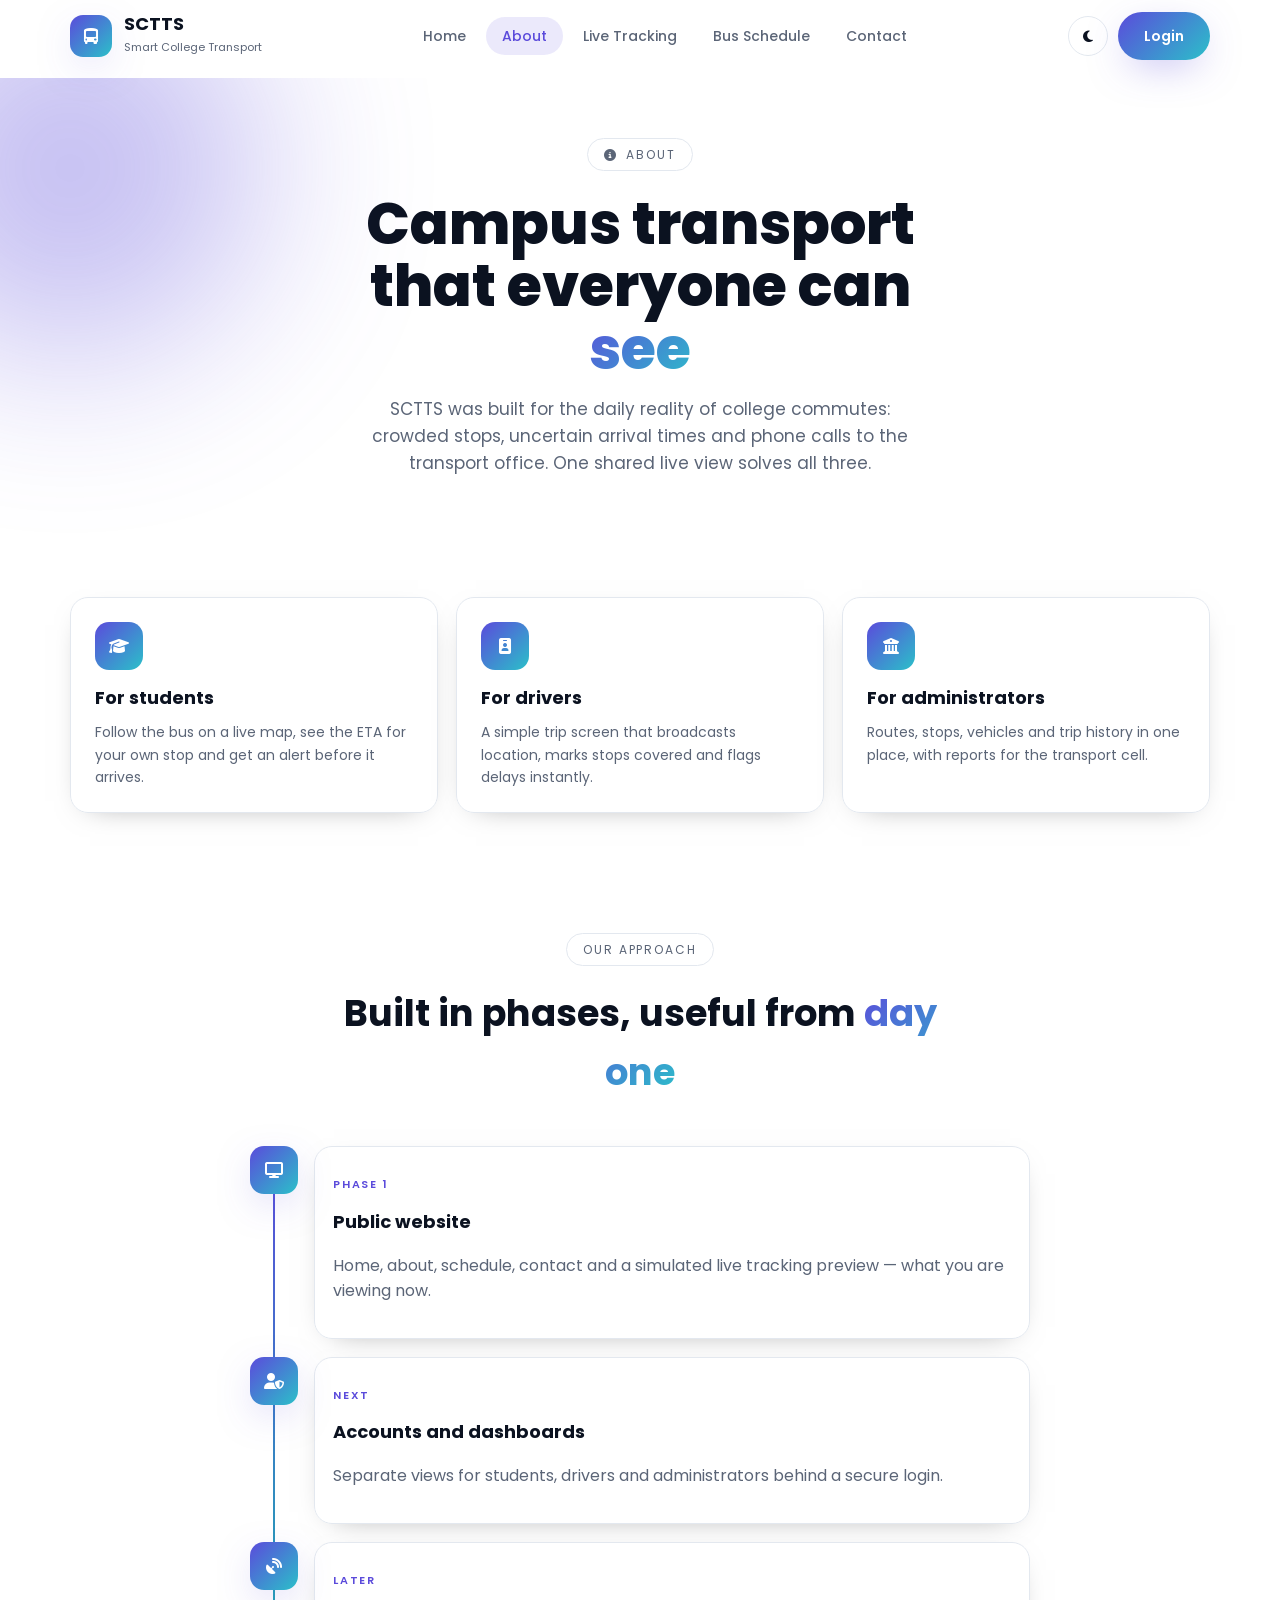
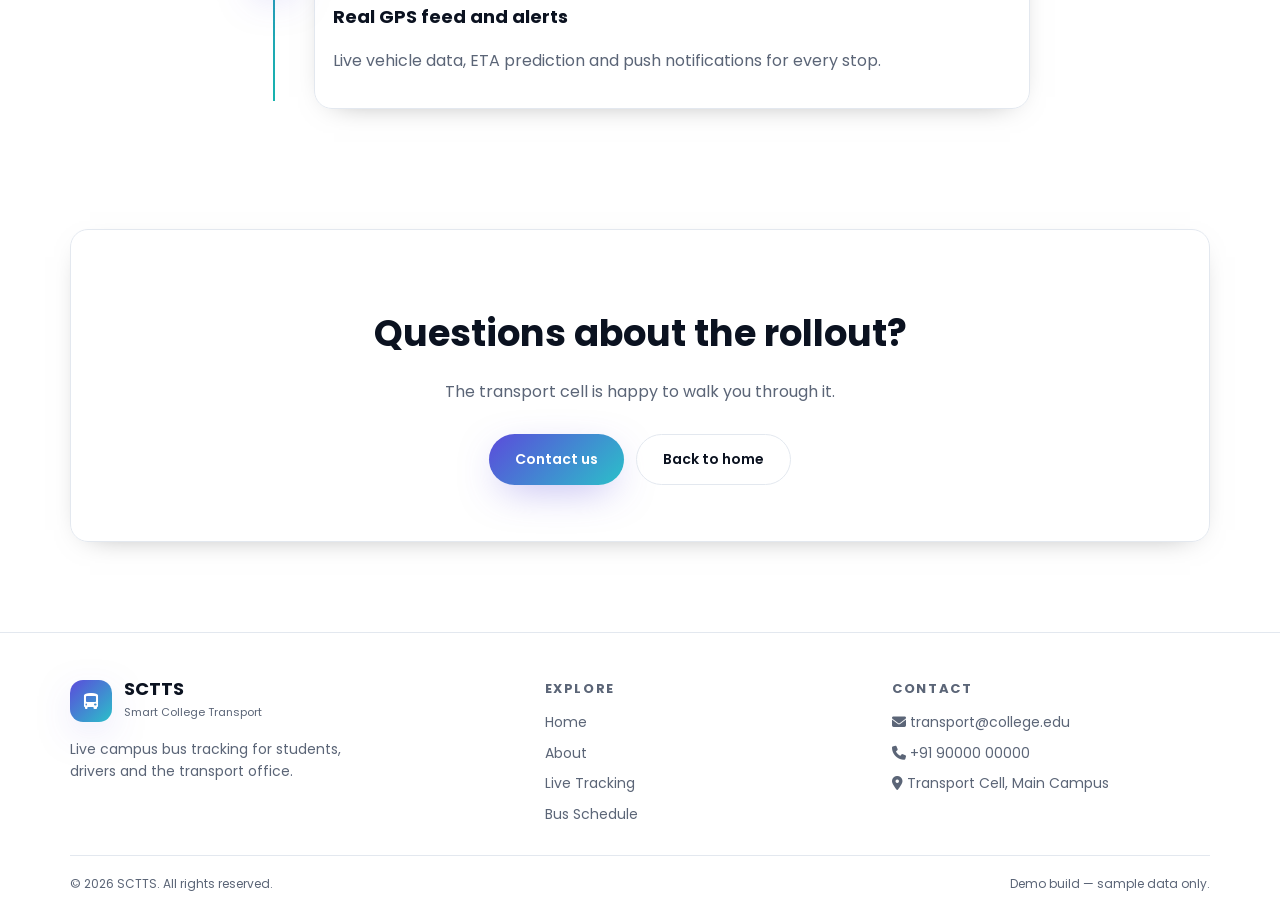
==== html/about.html @ 44b0e7b8 "first add" ====
<!DOCTYPE html>
<html lang="en" data-theme="light">
<head>
<meta charset="utf-8" />
<meta name="viewport" content="width=device-width, initial-scale=1" />
<title>About SCTTS — Smart College Transport Tracking</title>
<meta name="description" content="Why SCTTS exists, who it serves and how the campus transport network is organised." />
<link rel="preconnect" href="https://fonts.googleapis.com" />
<link rel="preconnect" href="https://fonts.gstatic.com" crossorigin />
<link rel="stylesheet" href="https://fonts.googleapis.com/css2?family=Poppins:wght@300;400;500;600;700;800&display=swap" />
<link rel="stylesheet" href="https://cdnjs.cloudflare.com/ajax/libs/font-awesome/6.5.2/css/all.min.css" />
<link rel="stylesheet" href="../css/style.css" />
</head>
<body>

<header class="navbar">
  <nav class="nav-inner">
    <a class="brand" href="index.html">
      <span class="brand-mark"><i class="fa-solid fa-bus-simple"></i></span>
      <span><span class="brand-name">SCTTS</span><span class="brand-sub">Smart College Transport</span></span>
    </a>
    <div class="nav-links">
      <a href="index.html">Home</a>
      <a href="about.html">About</a>
      <a href="live-tracking.html">Live Tracking</a>
      <a href="bus-schedule.html">Bus Schedule</a>
      <a href="contact.html">Contact</a>
    </div>
    <div class="nav-actions">
      <button class="icon-btn" data-theme-toggle aria-label="Toggle theme"><i data-theme-icon class="fa-solid fa-moon"></i></button>
      <a class="btn btn-primary" href="login.html">Login</a>
      <button class="icon-btn burger" aria-label="Toggle menu" aria-expanded="false"><span></span><span></span><span></span></button>
    </div>
  </nav>
  <div class="mobile-menu">
    <a href="index.html"><i class="fa-solid fa-house"></i>Home</a>
    <a href="about.html"><i class="fa-solid fa-circle-info"></i>About</a>
    <a href="live-tracking.html"><i class="fa-solid fa-location-crosshairs"></i>Live Tracking</a>
    <a href="bus-schedule.html"><i class="fa-solid fa-clock"></i>Bus Schedule</a>
    <a href="contact.html"><i class="fa-solid fa-envelope"></i>Contact</a>
    <a href="login.html"><i class="fa-solid fa-right-to-bracket"></i>Login</a>
  </div>
</header>

<main>
  <section class="hero">
    <span class="blob blob-1"></span>
    <div class="container">
      <div class="section-head">
        <span class="pill"><i class="fa-solid fa-circle-info"></i> About</span>
        <h1>Campus transport that everyone can <span class="gradient-text">see</span></h1>
        <p class="lead" style="margin:16px auto 0">SCTTS was built for the daily reality of college commutes: crowded stops, uncertain arrival times and phone calls to the transport office. One shared live view solves all three.</p>
      </div>
    </div>
  </section>

  <section>
    <div class="container grid grid-3">
      <article class="glass feature reveal"><div class="ico"><i class="fa-solid fa-graduation-cap"></i></div><h3>For students</h3><p>Follow the bus on a live map, see the ETA for your own stop and get an alert before it arrives.</p></article>
      <article class="glass feature reveal"><div class="ico"><i class="fa-solid fa-id-badge"></i></div><h3>For drivers</h3><p>A simple trip screen that broadcasts location, marks stops covered and flags delays instantly.</p></article>
      <article class="glass feature reveal"><div class="ico"><i class="fa-solid fa-building-columns"></i></div><h3>For administrators</h3><p>Routes, stops, vehicles and trip history in one place, with reports for the transport cell.</p></article>
    </div>
  </section>

  <section>
    <div class="container narrow">
      <div class="section-head">
        <span class="pill">Our approach</span>
        <h2>Built in phases, useful from <span class="gradient-text">day one</span></h2>
      </div>
      <ol class="timeline">
        <li class="reveal"><span class="ico"><i class="fa-solid fa-display"></i></span><div class="glass body"><p class="step-no">Phase 1</p><h3>Public website</h3><p class="muted">Home, about, schedule, contact and a simulated live tracking preview — what you are viewing now.</p></div></li>
        <li class="reveal"><span class="ico"><i class="fa-solid fa-user-shield"></i></span><div class="glass body"><p class="step-no">Next</p><h3>Accounts and dashboards</h3><p class="muted">Separate views for students, drivers and administrators behind a secure login.</p></div></li>
        <li class="reveal"><span class="ico"><i class="fa-solid fa-satellite-dish"></i></span><div class="glass body"><p class="step-no">Later</p><h3>Real GPS feed and alerts</h3><p class="muted">Live vehicle data, ETA prediction and push notifications for every stop.</p></div></li>
      </ol>
    </div>
  </section>

  <section>
    <div class="container">
      <div class="glass cta-band">
        <h2>Questions about the rollout?</h2>
        <p class="muted">The transport cell is happy to walk you through it.</p>
        <div class="cta-row" style="justify-content:center"><a class="btn btn-primary" href="contact.html">Contact us</a><a class="btn btn-ghost" href="index.html">Back to home</a></div>
      </div>
    </div>
  </section>
</main>

<footer>
  <div class="container">
    <div class="foot-grid">
      <div>
        <a class="brand" href="index.html"><span class="brand-mark"><i class="fa-solid fa-bus-simple"></i></span><span><span class="brand-name">SCTTS</span><span class="brand-sub">Smart College Transport</span></span></a>
        <p class="muted" style="font-size:14px;max-width:320px">Live campus bus tracking for students, drivers and the transport office.</p>
      </div>
      <div><h4>Explore</h4><ul><li><a href="index.html">Home</a></li><li><a href="about.html">About</a></li><li><a href="live-tracking.html">Live Tracking</a></li><li><a href="bus-schedule.html">Bus Schedule</a></li></ul></div>
      <div><h4>Contact</h4><ul><li><i class="fa-solid fa-envelope"></i> transport@college.edu</li><li><i class="fa-solid fa-phone"></i> +91 90000 00000</li><li><i class="fa-solid fa-location-dot"></i> Transport Cell, Main Campus</li></ul></div>
    </div>
    <div class="foot-bottom"><span>© <span id="year">2026</span> SCTTS. All rights reserved.</span><span>Demo build — sample data only.</span></div>
  </div>
</footer>

<div id="toasts"></div>
<script src="../js/main.js"></script>
<script>document.getElementById("year").textContent = new Date().getFullYear();</script>
</body>
</html>
---- css/style.css ----
/* ================= SCTTS — global styles ================= */

:root {
  --bg: #ffffff;
  --fg: #0b1220;
  --card: #ffffff;
  --muted: #5b6577;
  --border: #e3e8ef;
  --brand: #5b4bdb;
  --brand-2: #2bc0c9;
  --accent: #17b3ae;
  --gradient: linear-gradient(135deg, var(--brand), var(--brand-2));
  --glow: 0 12px 40px -12px rgba(91, 75, 219, 0.5);
  --radius: 18px;
}

html[data-theme="dark"] {
  --bg: #0b1220;
  --fg: #f2f5fa;
  --card: #141c2e;
  --muted: #9aa5b8;
  --border: rgba(255, 255, 255, 0.12);
  --brand: #8a7bff;
  --brand-2: #4fd8e0;
  --accent: #46dcd2;
  --glow: 0 12px 40px -12px rgba(138, 123, 255, 0.45);
}

* { box-sizing: border-box; }

html { scroll-behavior: smooth; }

body {
  margin: 0;
  font-family: "Poppins", system-ui, -apple-system, sans-serif;
  background: var(--bg);
  color: var(--fg);
  line-height: 1.6;
  transition: background 0.3s ease, color 0.3s ease;
}

img { max-width: 100%; display: block; }
a { color: inherit; text-decoration: none; }

.container { max-width: 1180px; margin: 0 auto; padding: 0 20px; }
.narrow { max-width: 820px; }

.muted { color: var(--muted); }
.center { text-align: center; }

.gradient-text {
  background: var(--gradient);
  -webkit-background-clip: text;
  background-clip: text;
  color: transparent;
}

.glass {
  background: color-mix(in srgb, var(--card) 72%, transparent);
  border: 1px solid var(--border);
  border-radius: var(--radius);
  backdrop-filter: blur(16px) saturate(140%);
  box-shadow: 0 8px 30px -20px rgba(0, 0, 0, 0.5);
}

.pill {
  display: inline-flex;
  align-items: center;
  gap: 8px;
  border: 1px solid var(--border);
  border-radius: 999px;
  padding: 6px 16px;
  font-size: 12px;
  letter-spacing: 0.16em;
  text-transform: uppercase;
  color: var(--muted);
}

/* ---------- buttons ---------- */
.btn {
  display: inline-flex;
  align-items: center;
  gap: 8px;
  border: 0;
  border-radius: 999px;
  padding: 13px 26px;
  font: inherit;
  font-size: 14px;
  font-weight: 600;
  cursor: pointer;
  transition: transform 0.2s ease, border-color 0.2s ease, color 0.2s ease;
}
.btn-primary { background: var(--gradient); color: #fff; box-shadow: var(--glow); }
.btn-primary:hover { transform: scale(1.05); }
.btn-ghost {
  background: color-mix(in srgb, var(--card) 60%, transparent);
  border: 1px solid var(--border);
  color: var(--fg);
}
.btn-ghost:hover { border-color: var(--brand); color: var(--brand); }
.btn-block { width: 100%; justify-content: center; }

/* ---------- navbar ---------- */
.navbar {
  position: fixed;
  inset: 0 0 auto 0;
  z-index: 50;
  transition: background 0.3s ease, box-shadow 0.3s ease, border-color 0.3s ease;
  border-bottom: 1px solid transparent;
}
.navbar.scrolled {
  background: color-mix(in srgb, var(--bg) 78%, transparent);
  backdrop-filter: blur(18px);
  border-bottom-color: var(--border);
  box-shadow: 0 6px 20px -18px rgba(0, 0, 0, 0.6);
}
.nav-inner {
  display: flex;
  align-items: center;
  justify-content: space-between;
  gap: 16px;
  padding: 12px 20px;
  max-width: 1180px;
  margin: 0 auto;
}
.brand { display: flex; align-items: center; gap: 12px; }
.brand-mark {
  width: 42px; height: 42px;
  display: grid; place-items: center;
  border-radius: 13px;
  background: var(--gradient);
  color: #fff;
  box-shadow: var(--glow);
}
.brand-name { font-weight: 700; font-size: 18px; line-height: 1.1; display: block; }
.brand-sub { font-size: 11px; color: var(--muted); }

.nav-links { display: flex; gap: 4px; }
.nav-links a {
  padding: 8px 16px;
  border-radius: 999px;
  font-size: 14px;
  font-weight: 500;
  color: var(--muted);
  transition: background 0.2s ease, color 0.2s ease;
}
.nav-links a:hover,
.nav-links a.active { color: var(--brand); background: color-mix(in srgb, var(--brand) 12%, transparent); }

.nav-actions { display: flex; align-items: center; gap: 10px; }
.icon-btn {
  width: 40px; height: 40px;
  display: grid; place-items: center;
  border-radius: 999px;
  border: 1px solid var(--border);
  background: color-mix(in srgb, var(--card) 60%, transparent);
  color: var(--fg);
  cursor: pointer;
}
.burger { display: none; }
.burger span {
  position: absolute; left: 11px; width: 18px; height: 2px;
  border-radius: 2px; background: var(--fg);
  transition: all 0.3s ease;
}
.burger span:nth-child(1) { top: 13px; }
.burger span:nth-child(2) { top: 19px; }
.burger span:nth-child(3) { top: 25px; }
.burger.open span:nth-child(1) { top: 19px; transform: rotate(45deg); }
.burger.open span:nth-child(2) { opacity: 0; }
.burger.open span:nth-child(3) { top: 19px; transform: rotate(-45deg); }

.mobile-menu {
  max-height: 0;
  overflow: hidden;
  transition: max-height 0.35s ease;
  background: color-mix(in srgb, var(--bg) 94%, transparent);
  backdrop-filter: blur(18px);
}
.mobile-menu.open { max-height: 420px; border-bottom: 1px solid var(--border); }
.mobile-menu a {
  display: flex; align-items: center; gap: 12px;
  padding: 13px 20px; font-size: 14px; font-weight: 500; color: var(--muted);
}
.mobile-menu a:hover { color: var(--brand); }

main { padding-top: 78px; }

/* ---------- hero ---------- */
.hero { position: relative; overflow: hidden; }
.blob {
  position: absolute; border-radius: 999px; filter: blur(90px);
  pointer-events: none; opacity: 0.35;
}
.blob-1 { width: 380px; height: 380px; background: var(--brand); left: -120px; top: -100px; }
.blob-2 { width: 380px; height: 380px; background: var(--accent); right: -120px; top: 120px; }

.hero-grid {
  position: relative;
  display: grid;
  gap: 48px;
  align-items: center;
  padding: 60px 0 80px;
}
h1 { font-size: clamp(2.2rem, 5vw, 3.6rem); line-height: 1.08; font-weight: 800; margin: 22px 0 0; }
h2 { font-size: clamp(1.6rem, 3.5vw, 2.3rem); font-weight: 700; margin: 18px 0 0; }
h3 { margin: 14px 0 0; font-size: 18px; }
.lead { max-width: 560px; font-size: 17px; color: var(--muted); }
.cta-row { display: flex; flex-wrap: wrap; gap: 12px; margin-top: 30px; }
.tick-row { display: flex; flex-wrap: wrap; gap: 8px 24px; margin-top: 28px; font-size: 12px; color: var(--muted); }
.tick-row i { color: var(--accent); margin-right: 6px; }

.hero-card { padding: 26px; }
.bus-float { animation: float-soft 6s ease-in-out infinite; }
.bus-drive { animation: bus-drive 7s ease-in-out infinite; }
.hero-bar { height: 6px; border-radius: 999px; background: var(--border); overflow: hidden; margin-top: 10px; }
.hero-bar div { height: 100%; width: 34%; border-radius: 999px; background: var(--gradient); animation: bus-drive 7s ease-in-out infinite; }
.mini-grid { display: grid; grid-template-columns: repeat(3, 1fr); gap: 10px; margin-top: 18px; text-align: center; }
.mini-grid div { border-radius: 14px; padding: 10px; background: color-mix(in srgb, var(--bg) 60%, transparent); }
.mini-grid span { display: block; font-size: 10px; letter-spacing: 0.1em; text-transform: uppercase; color: var(--muted); }
.mini-grid strong { font-size: 14px; }

/* ---------- sections / grids ---------- */
section { padding: 60px 0; }
.section-head { max-width: 640px; margin: 0 auto; text-align: center; }

.grid { display: grid; gap: 18px; }
.grid-4 { grid-template-columns: repeat(4, 1fr); }
.grid-3 { grid-template-columns: repeat(3, 1fr); }
.grid-2 { grid-template-columns: repeat(2, 1fr); }

.stat { padding: 24px; text-align: center; transition: transform 0.3s ease; }
.stat:hover { transform: translateY(-5px); }
.stat .ico {
  width: 48px; height: 48px; margin: 0 auto; display: grid; place-items: center;
  border-radius: 14px; background: color-mix(in srgb, var(--brand) 14%, transparent); color: var(--brand);
}
.stat .num { font-size: 34px; font-weight: 800; margin-top: 14px; }
.stat .lbl { font-size: 13px; color: var(--muted); }

.feature { padding: 24px; transition: transform 0.3s ease, box-shadow 0.3s ease; }
.feature:hover { transform: translateY(-6px); box-shadow: var(--glow); }
.feature .ico {
  width: 48px; height: 48px; display: grid; place-items: center;
  border-radius: 14px; background: var(--gradient); color: #fff;
  transition: transform 0.3s ease;
}
.feature:hover .ico { transform: scale(1.1); }
.feature p { font-size: 14px; color: var(--muted); margin: 8px 0 0; }

/* ---------- timeline ---------- */
.timeline { position: relative; list-style: none; margin: 44px 0 0; padding: 0; display: grid; gap: 18px; }
.timeline::before {
  content: ""; position: absolute; left: 23px; top: 8px; bottom: 8px; width: 2px;
  background: linear-gradient(to bottom, var(--brand), var(--accent));
}
.timeline li { display: grid; grid-template-columns: 48px minmax(0, 1fr); gap: 16px; }
.timeline .ico {
  position: relative; z-index: 1;
  width: 48px; height: 48px; display: grid; place-items: center;
  border-radius: 14px; background: var(--gradient); color: #fff; box-shadow: var(--glow);
}
.timeline .body { padding: 18px; }
.step-no { font-size: 11px; font-weight: 600; letter-spacing: 0.16em; text-transform: uppercase; color: var(--brand); }

/* ---------- map preview ---------- */
.map-wrap { padding: 14px; margin-top: 36px; }
.map-cols { display: grid; grid-template-columns: minmax(0, 1fr) 300px; gap: 16px; }
.map {
  position: relative; height: 420px; border-radius: 16px; overflow: hidden;
  background:
    linear-gradient(to right, color-mix(in srgb, var(--border) 80%, transparent) 1px, transparent 1px) 0 0 / 44px 44px,
    linear-gradient(to bottom, color-mix(in srgb, var(--border) 80%, transparent) 1px, transparent 1px) 0 0 / 44px 44px,
    color-mix(in srgb, var(--accent) 8%, var(--card));
}
.map svg { position: absolute; inset: 0; width: 100%; height: 100%; }
.dash { animation: dash-move 1.6s linear infinite; }
.marker { position: absolute; transform: translate(-50%, -100%); display: grid; justify-items: center; }
.marker .lbl {
  white-space: nowrap; border: 1px solid var(--border); border-radius: 999px;
  background: color-mix(in srgb, var(--bg) 85%, transparent);
  padding: 3px 10px; font-size: 10px; font-weight: 500;
}
.marker .dot {
  margin-top: 4px; width: 32px; height: 32px; display: grid; place-items: center;
  border-radius: 999px; color: #fff; background: var(--brand); box-shadow: var(--glow); font-size: 12px;
}
.marker.accent .dot { background: var(--accent); }
.bus-dot { position: absolute; transform: translate(-50%, -50%); }
.bus-dot .ring {
  position: absolute; inset: 0; border-radius: 999px;
  background: color-mix(in srgb, var(--brand) 45%, transparent);
  animation: pulse-ring 2.4s ease-out infinite;
}
.bus-dot .core {
  position: relative; width: 40px; height: 40px; display: grid; place-items: center;
  border-radius: 999px; background: var(--gradient); color: #fff; box-shadow: var(--glow);
}
.map-badge {
  position: absolute; left: 12px; top: 12px; z-index: 2;
  border: 1px solid var(--border); border-radius: 999px;
  background: color-mix(in srgb, var(--bg) 82%, transparent);
  padding: 5px 12px; font-size: 12px; font-weight: 500;
}
.map-badge .live { display: inline-block; width: 8px; height: 8px; border-radius: 999px; background: var(--accent); margin-right: 6px; }
.side { display: flex; flex-direction: column; gap: 12px; }
.eta { padding: 16px; }
.eta .val { font-size: 30px; font-weight: 800; }
.row { display: flex; align-items: center; gap: 12px; padding: 13px; }
.row .ico {
  width: 36px; height: 36px; display: grid; place-items: center; border-radius: 12px;
  background: color-mix(in srgb, var(--brand) 12%, transparent); color: var(--brand); font-size: 12px;
}
.row .k { display: block; font-size: 11px; text-transform: uppercase; letter-spacing: 0.08em; color: var(--muted); }
.row .v { font-size: 14px; font-weight: 500; }

/* ---------- cta band, forms, tables ---------- */
.cta-band { position: relative; overflow: hidden; padding: 56px 24px; text-align: center; }
.form { display: grid; gap: 14px; padding: 26px; }
label { font-size: 13px; font-weight: 500; }
input, select, textarea {
  width: 100%; margin-top: 6px; padding: 12px 14px; font: inherit; font-size: 14px;
  border-radius: 12px; border: 1px solid var(--border);
  background: color-mix(in srgb, var(--bg) 70%, transparent); color: var(--fg);
}
input:focus, select:focus, textarea:focus { outline: 2px solid color-mix(in srgb, var(--brand) 45%, transparent); outline-offset: 1px; }

.table-wrap { overflow-x: auto; margin-top: 28px; padding: 8px; }
table { width: 100%; border-collapse: collapse; font-size: 14px; min-width: 620px; }
th, td { text-align: left; padding: 13px 14px; border-bottom: 1px solid var(--border); }
th { font-size: 11px; text-transform: uppercase; letter-spacing: 0.1em; color: var(--muted); }
tbody tr:hover { background: color-mix(in srgb, var(--brand) 6%, transparent); }
.tag { font-size: 11px; font-weight: 600; padding: 3px 10px; border-radius: 999px; background: color-mix(in srgb, var(--accent) 18%, transparent); color: var(--accent); }
.tag.late { background: rgba(240, 120, 60, 0.18); color: #e07a3c; }

/* ---------- footer ---------- */
footer { border-top: 1px solid var(--border); padding: 46px 0 28px; margin-top: 30px; }
.foot-grid { display: grid; grid-template-columns: 1.4fr 1fr 1fr; gap: 30px; }
.foot-grid h4 { margin: 0 0 12px; font-size: 13px; text-transform: uppercase; letter-spacing: 0.12em; color: var(--muted); }
.foot-grid ul { list-style: none; margin: 0; padding: 0; display: grid; gap: 8px; font-size: 14px; color: var(--muted); }
.foot-grid a:hover { color: var(--brand); }
.socials { display: flex; gap: 10px; margin-top: 16px; }
.socials button {
  width: 38px; height: 38px; border-radius: 999px; border: 1px solid var(--border);
  background: transparent; color: var(--muted); cursor: pointer; transition: all 0.2s ease;
}
.socials button:hover { color: var(--brand); border-color: var(--brand); transform: translateY(-2px); }
.foot-bottom { margin-top: 30px; padding-top: 18px; border-top: 1px solid var(--border); font-size: 12px; color: var(--muted); display: flex; justify-content: space-between; flex-wrap: wrap; gap: 8px; }

/* ---------- toasts ---------- */
#toasts { position: fixed; top: 84px; right: 18px; z-index: 100; display: grid; gap: 10px; width: min(330px, calc(100vw - 36px)); }
.toast {
  border: 1px solid var(--border); border-radius: 14px; padding: 13px 16px;
  background: color-mix(in srgb, var(--card) 92%, transparent);
  backdrop-filter: blur(12px); box-shadow: 0 12px 34px -18px rgba(0,0,0,0.6);
  font-size: 14px; animation: toast-in 0.25s ease;
}
.toast small { display: block; color: var(--muted); font-size: 12px; }
.toast.out { animation: toast-out 0.25s ease forwards; }

/* ---------- reveal on scroll ---------- */
.reveal { opacity: 0; transform: translateY(18px); transition: opacity 0.6s ease, transform 0.6s ease; }
.reveal.shown { opacity: 1; transform: none; }

/* ---------- animations ---------- */
@keyframes bus-drive { 0% { transform: translateX(-6%); } 50% { transform: translateX(6%); } 100% { transform: translateX(-6%); } }
@keyframes float-soft { 0%, 100% { transform: translateY(0); } 50% { transform: translateY(-12px); } }
@keyframes pulse-ring { 0% { transform: scale(0.7); opacity: 0.85; } 100% { transform: scale(2.4); opacity: 0; } }
@keyframes dash-move { to { stroke-dashoffset: -60; } }
@keyframes toast-in { from { opacity: 0; transform: translateX(20px); } }
@keyframes toast-out { to { opacity: 0; transform: translateX(20px); } }

/* ---------- responsive ---------- */
@media (min-width: 900px) {
  .hero-grid { grid-template-columns: 1.05fr 1fr; }
}
@media (max-width: 1000px) {
  .grid-4 { grid-template-columns: repeat(2, 1fr); }
  .map-cols { grid-template-columns: 1fr; }
  .map { height: 340px; }
}
@media (max-width: 900px) {
  .nav-links, .nav-actions .btn { display: none; }
  .burger { display: grid; position: relative; }
  .grid-3, .grid-2, .foot-grid { grid-template-columns: 1fr; }
}
@media (max-width: 560px) {
  .grid-4 { grid-template-columns: 1fr; }
  section { padding: 44px 0; }
}
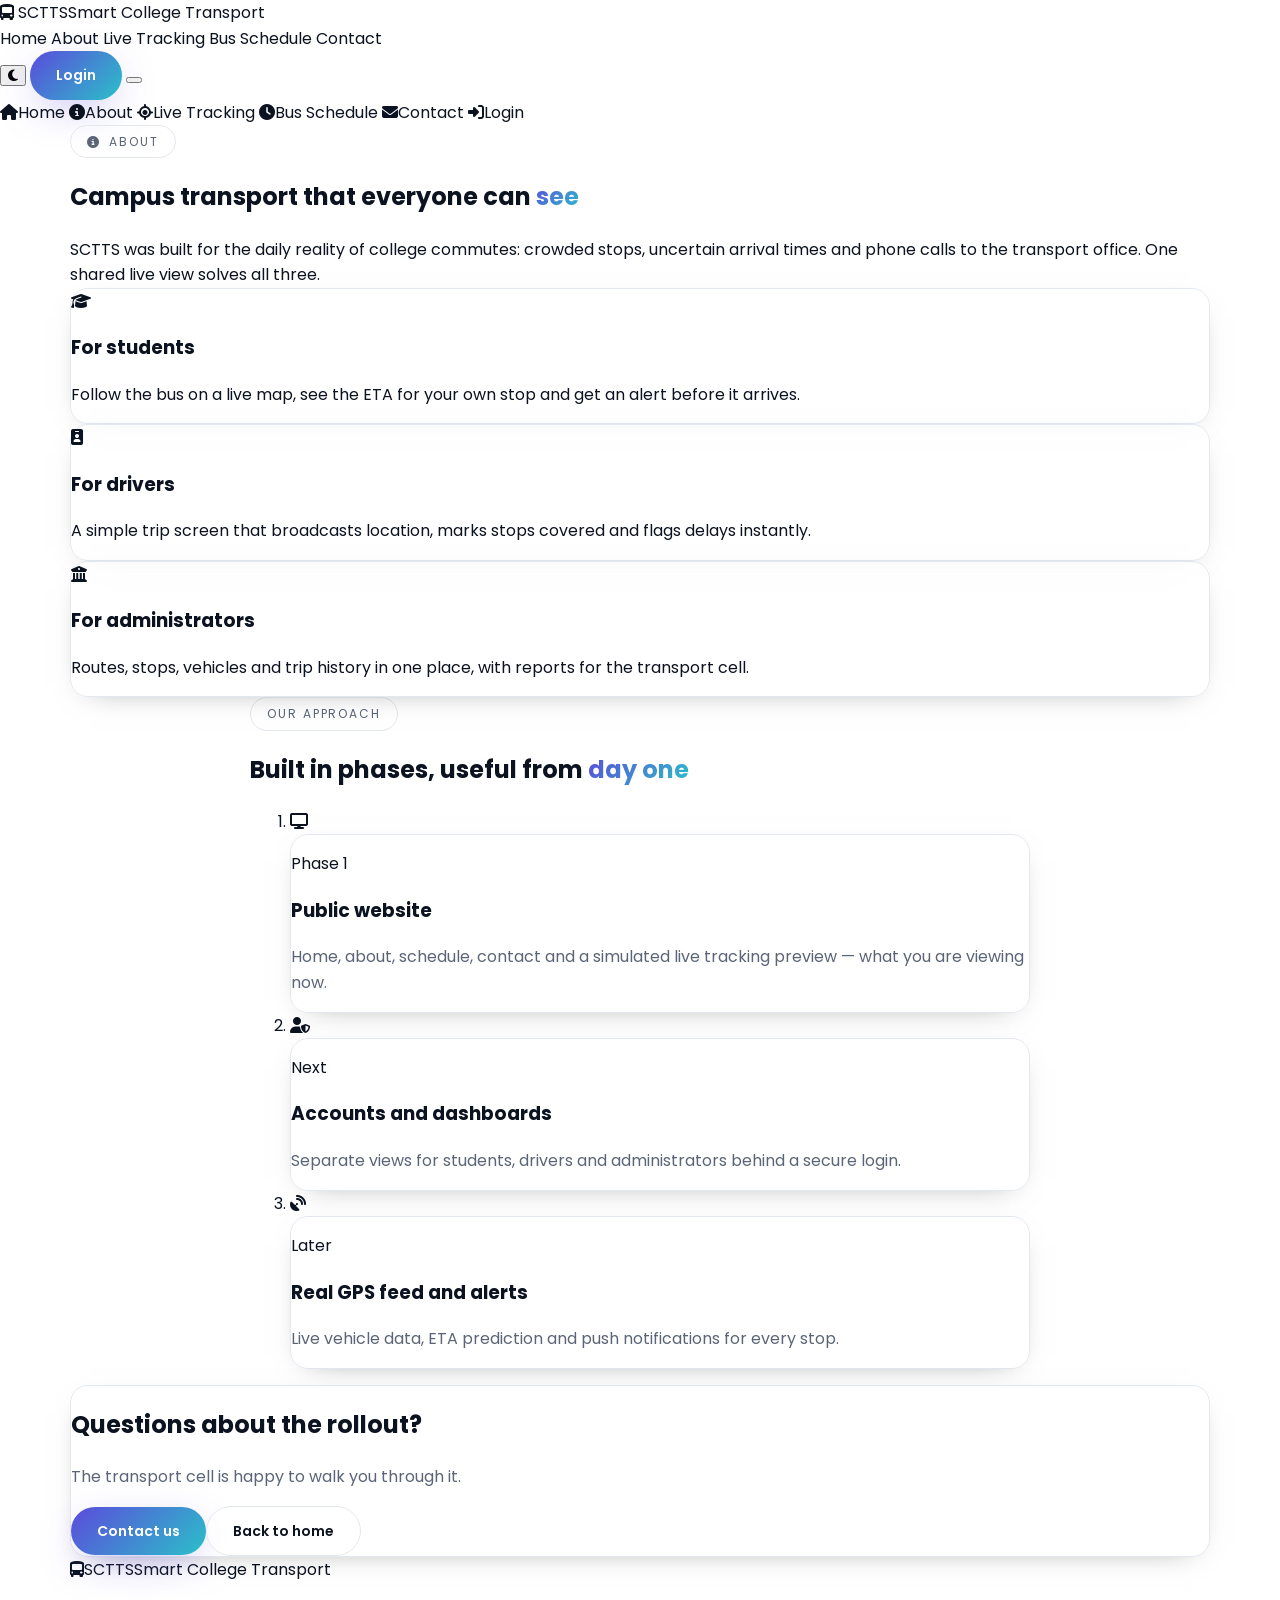
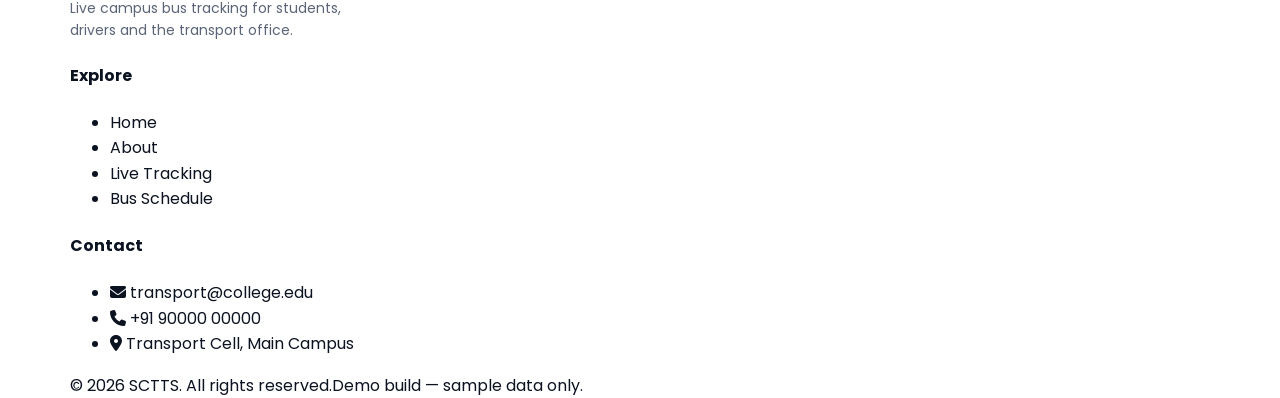
==== commit c56e623e: "Added Simran's code" ====
--- a/html/about.html
+++ b/html/about.html
@@ -9,7 +9,10 @@
 <link rel="preconnect" href="https://fonts.gstatic.com" crossorigin />
 <link rel="stylesheet" href="https://fonts.googleapis.com/css2?family=Poppins:wght@300;400;500;600;700;800&display=swap" />
 <link rel="stylesheet" href="https://cdnjs.cloudflare.com/ajax/libs/font-awesome/6.5.2/css/all.min.css" />
-<link rel="stylesheet" href="../css/style.css" />
+<link rel="stylesheet" href="../css/base.css" />
+  <link rel="stylesheet" href="../css/layout.css" />
+  <link rel="stylesheet" href="../css/components.css" />
+  <link rel="stylesheet" href="../css/animations-responsive.css" />
 </head>
 <body>
 
@@ -102,7 +105,8 @@
 </footer>
 
 <div id="toasts"></div>
-<script src="../js/main.js"></script>
+<script src="../js/theme.js"></script>
+
 <script>document.getElementById("year").textContent = new Date().getFullYear();</script>
 </body>
 </html>
--- a/css/base.css
+++ b/css/base.css
@@ -0,0 +1,103 @@
+/* ===== PART 1 — base: theme variables, resets, helpers, buttons ===== */
+
+/* ================= SCTTS — global styles ================= */
+
+:root {
+  --bg: #ffffff;
+  --fg: #0b1220;
+  --card: #ffffff;
+  --muted: #5b6577;
+  --border: #e3e8ef;
+  --brand: #5b4bdb;
+  --brand-2: #2bc0c9;
+  --accent: #17b3ae;
+  --gradient: linear-gradient(135deg, var(--brand), var(--brand-2));
+  --glow: 0 12px 40px -12px rgba(91, 75, 219, 0.5);
+  --radius: 18px;
+}
+
+html[data-theme="dark"] {
+  --bg: #0b1220;
+  --fg: #f2f5fa;
+  --card: #141c2e;
+  --muted: #9aa5b8;
+  --border: rgba(255, 255, 255, 0.12);
+  --brand: #8a7bff;
+  --brand-2: #4fd8e0;
+  --accent: #46dcd2;
+  --glow: 0 12px 40px -12px rgba(138, 123, 255, 0.45);
+}
+
+* { box-sizing: border-box; }
+
+html { scroll-behavior: smooth; }
+
+body {
+  margin: 0;
+  font-family: "Poppins", system-ui, -apple-system, sans-serif;
+  background: var(--bg);
+  color: var(--fg);
+  line-height: 1.6;
+  transition: background 0.3s ease, color 0.3s ease;
+}
+
+img { max-width: 100%; display: block; }
+a { color: inherit; text-decoration: none; }
+
+.container { max-width: 1180px; margin: 0 auto; padding: 0 20px; }
+.narrow { max-width: 820px; }
+
+.muted { color: var(--muted); }
+.center { text-align: center; }
+
+.gradient-text {
+  background: var(--gradient);
+  -webkit-background-clip: text;
+  background-clip: text;
+  color: transparent;
+}
+
+.glass {
+  background: color-mix(in srgb, var(--card) 72%, transparent);
+  border: 1px solid var(--border);
+  border-radius: var(--radius);
+  backdrop-filter: blur(16px) saturate(140%);
+  box-shadow: 0 8px 30px -20px rgba(0, 0, 0, 0.5);
+}
+
+.pill {
+  display: inline-flex;
+  align-items: center;
+  gap: 8px;
+  border: 1px solid var(--border);
+  border-radius: 999px;
+  padding: 6px 16px;
+  font-size: 12px;
+  letter-spacing: 0.16em;
+  text-transform: uppercase;
+  color: var(--muted);
+}
+
+/* ---------- buttons ---------- */
+.btn {
+  display: inline-flex;
+  align-items: center;
+  gap: 8px;
+  border: 0;
+  border-radius: 999px;
+  padding: 13px 26px;
+  font: inherit;
+  font-size: 14px;
+  font-weight: 600;
+  cursor: pointer;
+  transition: transform 0.2s ease, border-color 0.2s ease, color 0.2s ease;
+}
+.btn-primary { background: var(--gradient); color: #fff; box-shadow: var(--glow); }
+.btn-primary:hover { transform: scale(1.05); }
+.btn-ghost {
+  background: color-mix(in srgb, var(--card) 60%, transparent);
+  border: 1px solid var(--border);
+  color: var(--fg);
+}
+.btn-ghost:hover { border-color: var(--brand); color: var(--brand); }
+.btn-block { width: 100%; justify-content: center; }
